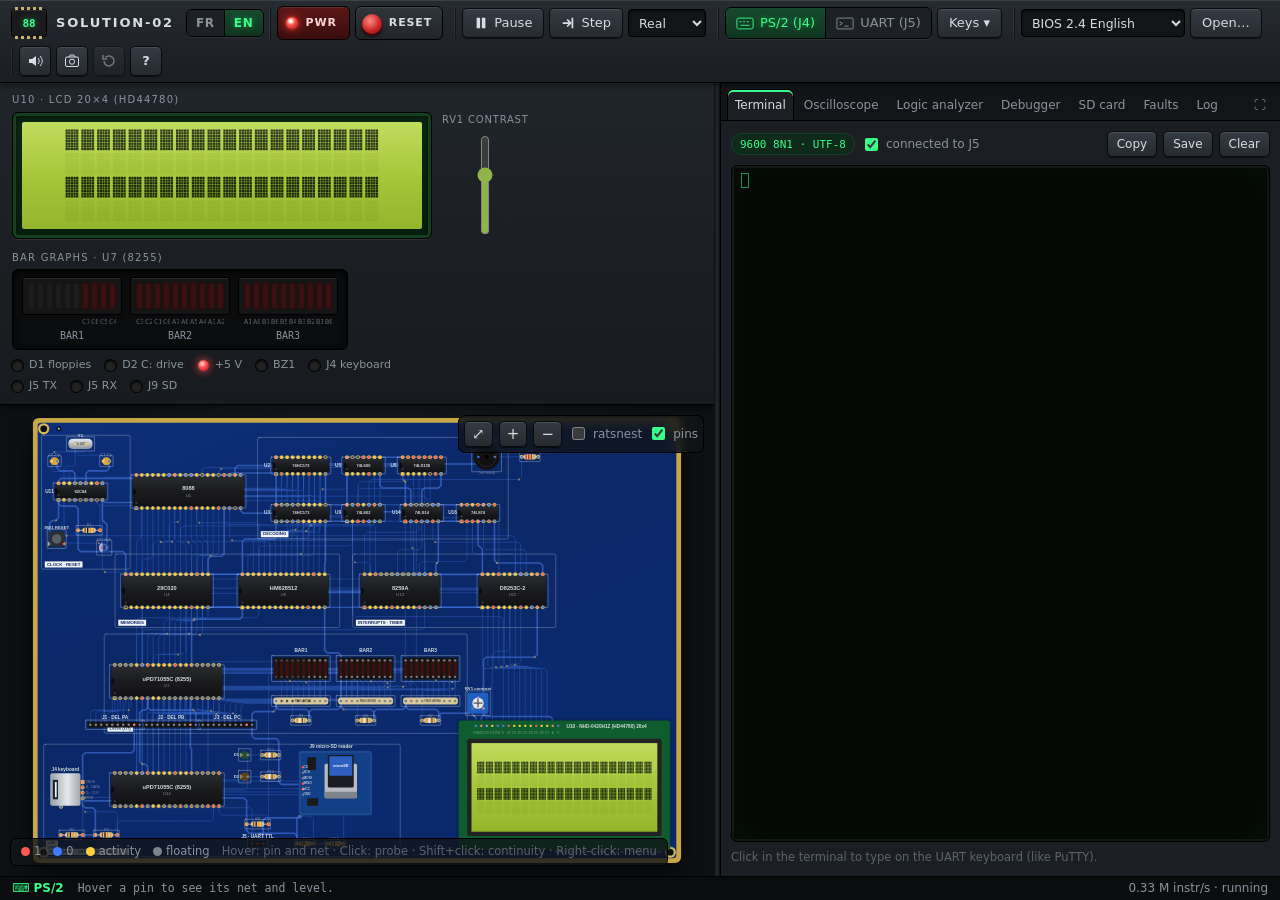
==== Solution-02/Simulateur/www/index.html @ 1caa29bc "Solution-02 : BIOS 2.4 (francais et anglais, menu 7 = animations des DEL ON/OFF, clavier plus robust" ====
<!doctype html>
<html lang="fr">
<head>
<meta charset="utf-8">
<meta name="viewport" content="width=device-width, initial-scale=1">
<title>Solution-02 — Simulateur 8088</title>
<meta name="description" content="Simulateur de Solution-02, ordinateur 8088 sur platine d'essai : LCD, DEL, clavier PS/2, UART, carte SD, oscilloscope et débogueur.">
<link rel="icon" href="data:image/svg+xml,%3Csvg xmlns='http://www.w3.org/2000/svg' viewBox='0 0 32 32'%3E%3Crect x='6' y='4' width='20' height='24' rx='2' fill='%23222'/%3E%3Cg fill='%23c9b26b'%3E%3Crect x='2' y='7' width='4' height='2'/%3E%3Crect x='2' y='12' width='4' height='2'/%3E%3Crect x='2' y='17' width='4' height='2'/%3E%3Crect x='2' y='22' width='4' height='2'/%3E%3Crect x='26' y='7' width='4' height='2'/%3E%3Crect x='26' y='12' width='4' height='2'/%3E%3Crect x='26' y='17' width='4' height='2'/%3E%3Crect x='26' y='22' width='4' height='2'/%3E%3C/g%3E%3Ctext x='16' y='20' font-size='8' text-anchor='middle' fill='%2339ff88' font-family='monospace'%3E88%3C/text%3E%3C/svg%3E">
<link rel="stylesheet" href="css/app.css">
<link rel="stylesheet" href="css/instruments.css">
</head>
<body>
<div id="app">
  <!-- ======================================================= barre d'outils -->
  <header class="toolbar">
    <div class="brand">
      <div class="brand-chip"><span>88</span></div>
      <div class="brand-txt"><b>SOLUTION-02</b><small>Simulateur 8088 · platine d'essai</small></div>
    </div>
    <div class="seg small lang" id="langSel" title="Langue de l'interface"><button data-l="fr">FR</button><button data-l="en">EN</button></div>

    <div class="tgroup">
      <button id="btnPower" class="rocker" title="Alimentation +5 V (Ctrl+Maj+P)"><span class="rocker-led"></span><span class="lbl">ALIM</span></button>
      <button id="btnReset" class="pushbtn red" title="RESET (SW1) — maintenir pour tenir le 8088 en reset"><span class="cap"></span><span class="lbl">RESET</span></button>
    </div>

    <div class="tgroup">
      <button id="btnRun" class="tbtn" title="Exécuter / Pause (F9)"><svg viewBox="0 0 16 16"><path class="ic-run" d="M4 2l10 6-10 6z"/><path class="ic-pause" d="M3 2h4v12H3zM9 2h4v12H9z"/></svg><span id="runLbl">Pause</span></button>
      <button id="btnStep" class="tbtn" title="Pas à pas : une instruction (F10)"><svg viewBox="0 0 16 16"><path d="M2 8h8M7 4l4 4-4 4" stroke="currentColor" stroke-width="2" fill="none"/><path d="M13 2v12" stroke="currentColor" stroke-width="2"/></svg>Pas</button>
      <label class="tsel" title="Vitesse de simulation">
        <span>Vitesse</span>
        <select id="selSpeed">
          <option value="0.001">1/1000</option>
          <option value="0.01">1/100</option>
          <option value="0.1">1/10</option>
          <option value="0.5">1/2</option>
          <option value="1" selected>Réelle</option>
          <option value="2">×2</option>
          <option value="5">×5</option>
          <option value="20">×20</option>
          <option value="1000">Max</option>
        </select>
      </label>
    </div>

    <div class="tgroup">
      <div class="seg" id="kbdMode" title="Où vont les touches du clavier de l'ordinateur (Ctrl+Maj+K pour basculer)">
        <button data-mode="ps2" class="on"><svg viewBox="0 0 20 14"><rect x="1" y="1" width="18" height="12" rx="2" fill="none" stroke="currentColor"/><path d="M4 5h2M8 5h2M12 5h2M5 9h10" stroke="currentColor"/></svg>PS/2 (J4)</button>
        <button data-mode="uart"><svg viewBox="0 0 20 14"><rect x="1" y="1" width="18" height="12" rx="1" fill="none" stroke="currentColor"/><path d="M4 5l3 2-3 2M9 10h5" stroke="currentColor" fill="none"/></svg>UART (J5)</button>
      </div>
      <div class="menu-wrap">
        <button class="tbtn" id="btnKeys" title="Combinaisons que le navigateur ne laisse pas passer">Touches ▾</button>
        <div class="menu" id="menuKeys">
          <button data-key="cad">Ctrl+Alt+Suppr <small>redémarrage</small></button>
          <button data-key="cai">Ctrl+Alt+Inser <small>changer A:</small></button>
          <button data-key="f12">F12 <small>changer A: (UART)</small></button>
          <button data-key="ctrlbs">Ctrl+\ <small>changer A: (UART)</small></button>
          <button data-key="ctrlc">Ctrl+C</button>
          <button data-key="ctrlz">Ctrl+Z</button>
          <button data-key="esc">Échap</button>
          <hr>
          <button data-key="paste">Coller le presse-papiers…</button>
        </div>
      </div>
    </div>

    <div class="tgroup">
      <label class="tsel" title="ROM gravée dans U4 (W29C020C)">
        <span>ROM U4</span>
        <select id="selRom"></select>
      </label>
      <button class="tbtn" id="btnRomFile" title="Charger une image de ROM (.bin de 256 Ko)">Ouvrir…</button>
      <input type="file" id="fileRom" accept=".bin,.rom" hidden>
    </div>

    <div class="tgroup">
      <button class="tbtn icon" id="btnSound" title="Piézo BZ1 (non câblé sur le montage)"><svg viewBox="0 0 16 16"><path d="M2 6h3l4-3v10l-4-3H2z" fill="currentColor"/><path class="wave" d="M11 5c1.5 1.5 1.5 4.5 0 6M13 3c3 3 3 7 0 10" stroke="currentColor" fill="none"/><path class="mute" d="M11 5l4 6M15 5l-4 6" stroke="currentColor"/></svg></button>
      <button class="tbtn icon" id="btnSnap" title="Instantané : mémoriser l'état complet"><svg viewBox="0 0 16 16"><rect x="1.5" y="4" width="13" height="9.5" rx="1.5" fill="none" stroke="currentColor"/><circle cx="8" cy="8.7" r="2.6" fill="none" stroke="currentColor"/><path d="M5 4l1.2-2h3.6L11 4" fill="none" stroke="currentColor"/></svg></button>
      <button class="tbtn icon" id="btnRestore" title="Revenir à l'instantané" disabled><svg viewBox="0 0 16 16"><path d="M3 8a5 5 0 1 0 1.5-3.6" fill="none" stroke="currentColor" stroke-width="1.5"/><path d="M2 2v4h4" fill="none" stroke="currentColor" stroke-width="1.5"/></svg></button>
      <button class="tbtn icon" id="btnHelp" title="Aide et raccourcis (F1)">?</button>
    </div>


  </header>

  <!-- ======================================================= zone principale -->
  <main class="main">
    <section class="bench">
      <!-- face avant : les sorties visibles du montage -->
      <div class="frontpanel">
        <div class="fp-lcd">
          <div class="fp-title">U10 · LCD 20×4 (HD44780)</div>
          <div class="lcd-bezel"><canvas id="lcdCanvas" width="560" height="150"></canvas></div>
          <div class="fp-knob">
            <label for="rngContrast">RV1 contraste</label>
            <input type="range" id="rngContrast" min="0" max="100" value="62">
          </div>
        </div>
        <div class="fp-leds">
          <div class="fp-title" title="BAR1–BAR3 sur U7 (8255) : PC7…PC0 · PA7…PA0 · PB7…PB0">Bargraphes · U7 (8255)</div>
          <div class="bargraphs" id="bargraphs"></div>
          <div class="fp-row">
            <div class="voy"><span class="led green" id="ledD1"></span><label>D1 disquettes</label></div>
            <div class="voy"><span class="led amber" id="ledD2"></span><label>D2 disque C:</label></div>
            <div class="voy"><span class="led red" id="ledPwr"></span><label>+5 V</label></div>
            <div class="voy"><span class="led blue" id="ledSpk"></span><label>BZ1</label></div>
            <div class="voy kbd"><span class="led green" id="ledKbd"></span><label>J4 clavier</label></div>
            <div class="voy"><span class="led green" id="ledTx"></span><label>J5 TX</label></div>
            <div class="voy"><span class="led amber" id="ledRx"></span><label>J5 RX</label></div>
            <div class="voy"><span class="led blue" id="ledSd"></span><label>J9 SD</label></div>
          </div>
        </div>
        <div class="fp-instr">
          <div class="fp-title">Mesures</div>
          <div class="ro"><label>HORLOGE CLK</label><span id="roClk">5,333 MHz</span></div>
          <div class="ro"><label>VITESSE</label><span id="roSpeed">—</span></div>
          <div class="ro"><label>TEMPS SIMULÉ</label><span id="roTime">0,00 s</span></div>
          <div class="ro"><label>INSTRUCTIONS/S</label><span id="roIps">—</span></div>
        </div>
      </div>

      <!-- vue de la carte -->
      <div class="pcb-wrap" id="pcbWrap" tabindex="0">
        <canvas id="pcbCanvas"></canvas>
        <div class="pcb-hud">
          <button class="hbtn" id="btnFit" title="Tout voir (double-clic)">⤢</button>
          <button class="hbtn" id="btnZoomIn" title="Zoom +">+</button>
          <button class="hbtn" id="btnZoomOut" title="Zoom −">−</button>
          <label class="hchk" title="Afficher toutes les liaisons du schéma"><input type="checkbox" id="chkAir"> liaisons</label>
          <label class="hchk" title="Noms des broches"><input type="checkbox" id="chkNames" checked> broches</label>
        </div>
        <div class="pcb-legend">
          <span><i class="lv hi"></i>1</span><span><i class="lv lo"></i>0</span><span><i class="lv act"></i>activité</span><span><i class="lv z"></i>flottant</span>
          <span class="hint">Survol : broche et net · Clic : sonde · Maj+clic : continuité · Clic droit : menu</span>
        </div>
        <div class="tooltip" id="tooltip"></div>
        <div class="power-off-veil" id="offVeil"><div><b>Hors tension</b><span>Appuyer sur ALIM pour démarrer</span></div></div>
      </div>
    </section>

    <div class="splitter" id="splitter" title="Glisser pour redimensionner"></div>

    <!-- ======================================================= instruments -->
    <aside class="dock" id="dock">
      <nav class="tabs" id="tabs">
        <button data-tab="term" class="on">Terminal</button>
        <button data-tab="scope">Oscilloscope</button>
        <button data-tab="la">Analyseur logique</button>
        <button data-tab="dbg">Débogueur</button>
        <button data-tab="sd">Carte SD</button>
        <button data-tab="faults">Pannes</button>
        <button data-tab="log">Journal</button>
        <span class="grow"></span>
        <button class="tabmax" id="btnMax" title="Agrandir les instruments (toute la largeur)">⛶</button>
      </nav>

      <!-- Terminal UART -->
      <section class="panel on" id="tab-term">
        <div class="ptool">
          <span class="badge" id="termBadge">9600 8N1 · UTF-8</span>
          <label class="hchk"><input type="checkbox" id="chkTermConn" checked> branché sur J5</label>
          <span class="grow"></span>
          <button class="sbtn" id="btnTermCopy" title="Copier tout le texte">Copier</button>
          <button class="sbtn" id="btnTermSave" title="Enregistrer la session">Enregistrer</button>
          <button class="sbtn" id="btnTermClear">Effacer</button>
        </div>
        <div class="term-screen" id="term" tabindex="0"></div>
        <div class="term-hint" id="termHint">Cliquer dans le terminal pour taper au clavier UART (comme PuTTY).</div>
      </section>

      <!-- Oscilloscope -->
      <section class="panel" id="tab-scope">
        <div class="dso">
          <div class="dso-head"><span class="dso-brand"><b>S02</b>LAB</span><span class="dso-model">DSO-804</span>
            <span class="dso-spec">4 CH · DIGITAL OSCILLOSCOPE · 21,3 MSa/s</span><span class="dso-badge">8088</span></div>
          <div class="dso-body">
            <div class="dso-screen"><canvas id="scopeCanvas"></canvas></div>
            <div class="dso-panel">
              <div class="dso-grp keys">
                <button class="dkey run" id="scRun" title="Marche / arrêt de l'acquisition">RUN<br>STOP</button>
                <button class="dkey" id="scSingle" title="Une seule acquisition au prochain déclenchement">SINGLE</button>
                <button class="dkey" id="scAuto" title="Réglage automatique de la base de temps">AUTO</button>
                <button class="dkey" id="scClear" title="Retirer toutes les sondes">CLEAR</button>
              </div>
              <div class="dso-grp knobs">
                <div class="knob-w"><span class="kl">Horizontal</span><div class="knob" id="knTime" title="Base de temps (molette, ou clic à gauche/droite)"><i></i></div><span class="ks">SCALE</span></div>
                <div class="knob-w"><span class="kl">Position</span><div class="knob" id="knPos" title="Position du déclenchement"><i></i></div><span class="ks">POS</span></div>
              </div>
              <div class="dso-grp trig">
                <span class="kl">Trigger</span>
                <div class="srcs" id="scSrc"><button data-s="0">1</button><button data-s="1">2</button><button data-s="2">3</button><button data-s="3">4</button></div>
                <div class="row2"><button class="dkey sm" id="scSlope" title="Front de déclenchement">Slope ↑</button><button class="dkey sm" id="scMode" title="Mode de déclenchement">Auto</button></div>
              </div>
              <div class="dso-grp chans">
                <span class="kl">Vertical</span>
                <div class="chs"><button class="chb" data-ch="0">1</button><button class="chb" data-ch="1">2</button><button class="chb" data-ch="2">3</button><button class="chb" data-ch="3">4</button></div>
              </div>
              <div class="dso-grp keys2">
                <button class="dkey sm on" id="scMeasure" title="Mesures automatiques">Measure</button>
                <button class="dkey sm on" id="scCursor" title="Curseurs : glisser sur l'écran, double-clic pour effacer">Cursor</button>
              </div>
            </div>
          </div>
          <div class="dso-front">
            <div class="dso-pwr"><i></i></div>
            <div class="dso-la" title="Voir l'analyseur logique">LA ▲</div>
            <div class="bncs" id="bncs"></div>
          </div>
        </div>
        <div class="scope-meas" id="scopeMeas"></div>
        <div class="scope-add">
          <select id="scAddSel"></select>
          <button class="sbtn" id="scAddBtn">+ Sonde</button>
          <button class="sbtn" id="scPreset">Préréglages ▾</button>
          <div class="menu" id="menuPreset">
            <button data-p="uart">UART : TX, RX</button>
            <button data-p="ps2">Clavier PS/2 : CLK, DATA, IRQ1, INTR</button>
            <button data-p="bus">Bus : ALE, RD, WR, IO/M</button>
            <button data-p="sd">Carte SD : CS, SCK, MOSI, MISO</button>
            <button data-p="irq">Interruptions : IRQ0, IRQ1, IRQ4, INTR</button>
            <button data-p="lcd">LCD : E, RS (A0), D0, D1</button>
            <button data-p="clk">Horloges : CLK, PCLK, OUT0 (IRQ0)</button>
          </div>
        </div>
        <p class="note">Choisir une voie avec les boutons 1-4, puis cliquer sur une broche de la carte. Molette sur l'écran : base de temps.</p>
      </section>

      <!-- Analyseur logique -->
      <section class="panel" id="tab-la">
        <div class="la-bar">
          <button class="la-go" id="laStart" title="Une capture">▶ Démarrer</button>
          <button class="sbtn" id="laCont" title="Captures en continu">⟳ Continu</button>
          <button class="sbtn" id="laStop">■ Arrêter</button>
          <label class="tsel">Profondeur <select id="laDepth"></select></label>
          <label class="tsel">Décl. <select id="laTrig"></select><select id="laEdge"><option value="r">↑</option><option value="f">↓</option><option value="a">↕</option></select></label>
          <label class="tsel">Pré-décl. <input type="range" id="laPos" min="0" max="90" value="10"></label>
          <span class="grow"></span>
          <button class="sbtn" id="laPreset">Préréglages ▾</button>
          <div class="menu" id="menuLaPreset">
            <button data-p="data">Bus de données : D0-D7, RD, WR, IO/M (décodeur ASCII)</button>
            <button data-p="bus32">Bus du 8088 : A0-A19, D0-D7, ALE, RD, WR, IO/M (32 voies)</button>
            <button data-p="io">E/S : U12, clavier, UART, carte SD, IRQ</button>
            <button data-p="sd">Carte SD : SPI + voyants</button>
            <button data-p="kbd">Clavier et UART</button>
            <button data-p="leds">DEL : PA0-PA7, PB0-PB7, PC0-PC7 (U7)</button>
            <button data-p="lcd">LCD : E, A0 (RS), D0-D7</button>
          </div>
          <button class="sbtn" id="laClear">Effacer les voies</button>
        </div>
        <div class="la-main">
          <div class="la-wave"><canvas id="laCanvas"></canvas></div>
          <aside class="la-side">
            <div class="cap">Décodeurs</div>
            <div class="la-decs" id="laDecs"></div>
            <select id="laDecAdd"></select>
            <div class="cap">Ajouter une voie</div>
            <div class="row"><select id="laAddSel"></select><button class="sbtn" id="laAddBtn">+</button></div>
            <div class="cap">Résultats du décodage <span class="grow"></span><span id="laCount"></span></div>
            <input class="la-search" id="laSearch" placeholder="Rechercher (ex. : IOW 0010)">
            <div class="la-results" id="laResults"></div>
          </aside>
        </div>
        <p class="note">Clic sur le numéro d'une voie : déclencher sur cette voie (↑ ↓ ↕ ×) ; clic droit : retirer. Molette : zoom ; glisser : déplacer ; double-clic : toute la capture.</p>
      </section>

      <!-- Débogueur -->
      <section class="panel" id="tab-dbg">
        <div class="ptool">
          <button class="sbtn" id="dbgPause">Pause</button>
          <button class="sbtn" id="dbgStep" title="F10">Pas</button>
          <button class="sbtn" id="dbgOver" title="F11 : par-dessus CALL / INT / LOOP / REP">Par-dessus</button>
          <button class="sbtn" id="dbgOut" title="Jusqu'au prochain RET / IRET">Jusqu'au retour</button>
          <span class="grow"></span>
          <input class="addr" id="dbgBpIn" placeholder="F000:E05B" title="Point d'arrêt (seg:off ou adresse linéaire)">
          <button class="sbtn" id="dbgBpAdd">+ Arrêt</button>
        </div>
        <div class="dbg">
          <div class="dbg-regs" id="dbgRegs"></div>
          <div class="dbg-flags" id="dbgFlags"></div>
          <div class="dbg-dis"><div class="cap">Code (CS:IP) — clic dans la marge : point d'arrêt</div><div id="dbgDis" class="mono"></div></div>
          <div class="dbg-side">
            <div class="cap">Points d'arrêt</div><div id="dbgBps" class="mono small"></div>
            <div class="cap">Pile (SS:SP)</div><div id="dbgStack" class="mono small"></div>
          </div>
          <div class="dbg-mem">
            <div class="cap">Mémoire <input class="addr" id="dbgMemAddr" value="0040:0000"> <button class="sbtn" id="dbgMemGo">Aller</button>
              <select id="dbgMemQuick"><option value="">Raccourcis…</option><option value="0000:0000">Vecteurs (0000:0000)</option><option value="0040:0000">BDA (0040:0000)</option><option value="7F00:0000">DSEG du BIOS (7F00:0000)</option><option value="0000:7C00">Secteur d'amorce (0000:7C00)</option><option value="F000:FFF0">Vecteur de reset (F000:FFF0)</option><option value="C000:0000">Disquette en ROM (C000:0000)</option><option value="ds:si">DS:SI</option><option value="es:di">ES:DI</option></select>
            </div>
            <div id="dbgMem" class="mono small"></div>
          </div>
          <div class="dbg-io"><div class="cap">Derniers accès d'E/S</div><div id="dbgIo" class="mono small"></div></div>
        </div>
      </section>

      <!-- Carte SD -->
      <section class="panel" id="tab-sd">
        <div class="sd-card-art" id="sdArt"><div class="sd-shape"><span>SDHC</span><b id="sdArtLbl">—</b></div></div>
        <div class="ptool">
          <span class="badge" id="sdState">Aucune carte</span>
          <span class="grow"></span>
          <button class="sbtn" id="sdEject">Éjecter</button>
        </div>
        <div class="cap">Fichiers de la carte insérée</div>
        <table class="tbl" id="sdFiles"><thead><tr><th>Nom</th><th>Taille</th><th>État</th><th></th></tr></thead><tbody></tbody></table>
        <div class="cap">Préparer une nouvelle carte (FAT32, images d'un seul tenant)</div>
        <div id="sdAvail" class="sd-avail"></div>
        <div class="ptool">
          <button class="sbtn" id="sdAddFiles">Ajouter des .IMG de l'ordinateur…</button>
          <input type="file" id="sdFileIn" accept=".img,.ima,.IMG" multiple hidden>
          <span class="grow"></span>
          <button class="sbtn primary" id="sdInsert">Insérer la carte</button>
        </div>
        <div class="ptool">
          <button class="sbtn" id="sdRaw">Insérer une image de carte brute…</button>
          <input type="file" id="sdRawIn" hidden>
        </div>
        <p class="note">Le BIOS lit la carte au <b>1) Load DOS</b> et au changement de A: (Ctrl+Alt+Inser, Ctrl+\, F12). Les écritures du DOS restent dans la carte simulée : télécharger l'image pour les garder.</p>
      </section>

      <!-- Pannes -->
      <section class="panel" id="tab-faults">
        <p class="note">Pannes et erreurs de montage à reproduire. Les changements prennent effet tout de suite ; certains n'apparaissent qu'au prochain démarrage du BIOS (RESET).</p>
        <div class="faults" id="faults"></div>
      </section>

      <!-- Journal -->
      <section class="panel" id="tab-log">
        <div class="ptool"><span class="grow"></span><button class="sbtn" id="logClear">Effacer</button></div>
        <div class="stats" id="stats"></div>
        <div class="log mono small" id="log"></div>
      </section>
    </aside>
  </main>

  <footer class="statusbar">
    <span id="sbKbd" class="sb-kbd">⌨ PS/2</span>
    <span id="sbHover" class="sb-hover">Survoler une broche pour voir son net et son niveau.</span>
    <span class="grow"></span>
    <span id="sbInfo"></span>
  </footer>
</div>

<!-- menu contextuel -->
<div class="ctxmenu" id="ctxmenu"></div>

<!-- fenetre de l'inspecteur / PDF / aide -->
<div class="modal" id="modal"><div class="modal-box"><header><b id="modalTitle"></b><span class="grow"></span><a id="modalExt" target="_blank" rel="noopener" class="sbtn" hidden>Nouvel onglet</a><button class="sbtn" id="modalClose">Fermer</button></header><div class="modal-body" id="modalBody"></div></div></div>

<div class="drop-hint" id="dropHint">Déposer des images .IMG (carte SD) ou une ROM .bin</div>

<script type="module" src="js/main.js"></script>
</body>
</html>
---- Solution-02/Simulateur/www/css/app.css ----
﻿/* Solution-02 — simulateur : theme "banc de laboratoire" (instruments sombres, phosphore, DEL) */
:root {
  --bg: #0e1013;
  --bg2: #15181c;
  --panel: #1b1f24;
  --panel2: #22272d;
  --edge: #2e343b;
  --edge2: #3a414a;
  --txt: #d7dde3;
  --dim: #8a949e;
  --faint: #5b646d;
  --acc: #39ff88;       /* phosphore */
  --acc2: #ffb000;      /* ambre */
  --red: #ff4d4d;
  --blue: #4d8dff;
  --cyan: #3fd8ff;
  --hi: #ff5a4f;
  --lo: #3f7dff;
  --act: #ffd23f;
  --z: #7b828a;
  --mono: "Cascadia Mono", "JetBrains Mono", Consolas, "DejaVu Sans Mono", monospace;
  --sans: "Segoe UI", system-ui, -apple-system, Roboto, "Helvetica Neue", Arial, sans-serif;
  --dock-w: 560px;
  color-scheme: dark;
}
* { box-sizing: border-box; }
html, body { margin: 0; height: 100%; background: var(--bg); color: var(--txt); font: 13px/1.35 var(--sans); overflow: hidden; }
button, select, input { font: inherit; color: inherit; }
.mono { font-family: var(--mono); }
.small { font-size: 11.5px; }
.grow { flex: 1; }
#app { display: grid; grid-template-rows: auto 1fr 24px; height: 100vh; }

/* ------------------------------------------------------------------ barre d'outils */
.toolbar {
  display: flex; align-items: center; gap: 10px; padding: 6px 12px; min-height: 54px;
  background: linear-gradient(#262b31, #1a1d21); border-bottom: 1px solid #000;
  box-shadow: inset 0 1px 0 #3a4048, 0 2px 6px #0008; flex-wrap: wrap; position: relative; z-index: 5;
}
.brand { display: flex; align-items: center; gap: 10px; margin-right: 6px; }
.brand-chip { width: 34px; height: 26px; background: #1a1a1c; border-radius: 3px; position: relative; box-shadow: 0 0 0 1px #000, inset 0 1px 0 #333; display: grid; place-items: center; }
.brand-chip::before, .brand-chip::after { content: ""; position: absolute; left: 3px; right: 3px; height: 3px; background: repeating-linear-gradient(90deg, #c9b26b 0 3px, transparent 3px 6px); }
.brand-chip::before { top: -3px; } .brand-chip::after { bottom: -3px; }
.brand-chip span { font: 700 11px var(--mono); color: var(--acc); text-shadow: 0 0 6px #39ff8880; }
.brand-txt { display: flex; flex-direction: column; line-height: 1.1; }
.brand-txt b { letter-spacing: .14em; font-size: 13px; }
.brand-txt small { color: var(--dim); font-size: 11px; }
.tgroup { display: flex; align-items: center; gap: 6px; padding: 0 10px; border-left: 1px solid #0006; box-shadow: -1px 0 0 #ffffff0d; }
.tbtn, .sbtn, .hbtn {
  display: inline-flex; align-items: center; gap: 6px; height: 30px; padding: 0 11px; cursor: pointer;
  background: linear-gradient(#353b43, #262b31); border: 1px solid #0a0b0d; border-radius: 5px;
  box-shadow: inset 0 1px 0 #ffffff1c, 0 1px 1px #0008; color: var(--txt); white-space: nowrap;
}
.tbtn:hover, .sbtn:hover, .hbtn:hover { background: linear-gradient(#3e454e, #2c3238); }
.tbtn:active, .sbtn:active, .hbtn:active { background: #1f2328; box-shadow: inset 0 2px 3px #0009; }
.tbtn:disabled, .sbtn:disabled { opacity: .45; cursor: default; }
.tbtn svg { width: 14px; height: 14px; fill: currentColor; }
.tbtn.icon { width: 32px; padding: 0; justify-content: center; font-weight: 700; }
.tbtn.icon svg { width: 16px; height: 16px; fill: none; }
#btnSound svg path:first-child { fill: currentColor; }
#btnSound .mute { display: none; } #btnSound.off .mute { display: inline; } #btnSound.off .wave { display: none; }
#btnSound.off { color: var(--dim); }
#btnRun .ic-pause { display: inline; } #btnRun .ic-run { display: none; }
#btnRun.paused .ic-pause { display: none; } #btnRun.paused .ic-run { display: inline; }
#btnRun.paused { color: var(--acc); }
.tsel { display: flex; align-items: center; gap: 6px; color: var(--dim); font-size: 11px; text-transform: uppercase; letter-spacing: .06em; }
.tsel select, .scope select, .dbg select, .scope-add select {
  height: 28px; background: #121417; border: 1px solid #000; border-radius: 4px; padding: 0 6px; color: var(--txt);
  box-shadow: inset 0 1px 2px #000a; text-transform: none; letter-spacing: 0; font-size: 12.5px;
}
#selRom { max-width: 230px; }
.seg { display: inline-flex; border: 1px solid #000; border-radius: 6px; overflow: hidden; box-shadow: 0 1px 0 #ffffff12; }
.seg button { display: inline-flex; align-items: center; gap: 6px; height: 30px; padding: 0 10px; border: 0; background: #1d2126; color: var(--dim); cursor: pointer; border-right: 1px solid #000; }
.seg button:last-child { border-right: 0; }
.seg button svg { width: 18px; height: 13px; fill: none; }
.seg button.on { background: linear-gradient(#174a2e, #0f3420); color: var(--acc); text-shadow: 0 0 6px #39ff8866; }
.seg.small button { height: 26px; padding: 0 8px; font-size: 12px; }

/* interrupteur d'alimentation et RESET */
.rocker { display: inline-flex; align-items: center; gap: 8px; height: 34px; padding: 0 12px 0 8px; cursor: pointer; border-radius: 6px;
  background: linear-gradient(#2b1515, #1a0c0c); border: 1px solid #000; box-shadow: inset 0 1px 0 #ffffff14; color: #c9a3a3; font-weight: 700; letter-spacing: .08em; font-size: 11px; }
.rocker-led { width: 12px; height: 12px; border-radius: 50%; background: #3b1212; box-shadow: inset 0 1px 2px #000; }
.rocker.on { background: linear-gradient(#5a1717, #3a0d0d); color: #ffd7d7; }
.rocker.on .rocker-led { background: radial-gradient(circle at 40% 35%, #fff 0 10%, #ff5a4f 35%, #a40f0f 100%); box-shadow: 0 0 10px #ff3b30, 0 0 2px #ff3b30; }
.pushbtn { display: inline-flex; align-items: center; gap: 7px; height: 34px; padding: 0 10px 0 6px; border: 1px solid #000; border-radius: 6px; cursor: pointer;
  background: linear-gradient(#30353c, #22262b); color: var(--txt); font-size: 11px; font-weight: 700; letter-spacing: .08em; box-shadow: inset 0 1px 0 #ffffff14; }
.pushbtn .cap { width: 20px; height: 20px; border-radius: 50%; background: radial-gradient(circle at 40% 35%, #ff8a80, #c41e1e 60%, #6d0b0b); box-shadow: 0 2px 0 #3a0606, 0 3px 4px #000a; transition: transform .05s; }
.pushbtn.down .cap, .pushbtn:active .cap { transform: translateY(2px); box-shadow: 0 0 0 #3a0606, 0 1px 2px #000a; }

.fp-instr { display: grid; grid-template-columns: 128px; gap: 4px; align-content: start; }
.fp-instr .fp-title { grid-column: 1; }
.fp-instr .ro { padding: 2px 8px; }
.fp-instr .ro span { font-size: 12px; }
.fp-instr .ro { align-items: flex-start; }
.ro { display: flex; flex-direction: column; align-items: flex-end; min-width: 86px; padding: 3px 9px; border-radius: 4px; background: #07120c; border: 1px solid #000; box-shadow: inset 0 1px 4px #000; }
.ro label { font-size: 9px; letter-spacing: .14em; color: #2f7a52; }
.ro span { font: 600 13px var(--mono); color: var(--acc); text-shadow: 0 0 6px #39ff8855; }

.menu-wrap { position: relative; }
.menu { display: none; position: absolute; top: 100%; right: 0; margin-top: 4px; min-width: 220px; z-index: 50; padding: 4px; background: #1d2126; border: 1px solid #000; border-radius: 6px; box-shadow: 0 8px 24px #000c; }
.menu.open { display: block; }
.menu button { display: flex; width: 100%; justify-content: space-between; gap: 12px; padding: 7px 10px; background: none; border: 0; border-radius: 4px; text-align: left; cursor: pointer; }
.menu button:hover { background: #2a3138; }
.menu small { color: var(--dim); }
.menu hr { border: 0; border-top: 1px solid #000; margin: 4px 0; }

/* ------------------------------------------------------------------ zone principale */
.main { display: grid; grid-template-columns: 1fr 6px var(--dock-w); min-height: 0; }
.bench { display: grid; grid-template-rows: auto 1fr; min-width: 0; min-height: 0; background: radial-gradient(ellipse at 50% 0%, #1a2026, #0e1013 70%); }
.splitter { cursor: col-resize; background: linear-gradient(90deg, #0b0c0e, #262b31 50%, #0b0c0e); }
.splitter:hover, .splitter.drag { background: #2f6d4a; }

/* face avant */
.frontpanel { display: flex; gap: 12px; padding: 10px 12px; border-bottom: 1px solid #000; background: linear-gradient(#20252b, #171a1e); box-shadow: inset 0 1px 0 #ffffff10, 0 2px 8px #0008; flex-wrap: wrap; }
.fp-title { font-size: 10px; letter-spacing: .12em; text-transform: uppercase; color: var(--dim); margin-bottom: 5px; }
.fp-lcd { display: grid; grid-template-columns: auto auto; grid-template-rows: auto 1fr; gap: 0 10px; }
.fp-lcd .fp-title { grid-column: 1 / 3; }
.lcd-bezel { padding: 9px; border-radius: 6px; background: linear-gradient(#0a2a14, #06200f); border: 1px solid #000; box-shadow: inset 0 0 0 3px #13401f, inset 0 2px 8px #000, 0 1px 0 #ffffff14; }
#lcdCanvas { display: block; width: 400px; height: 107px; border-radius: 2px; image-rendering: auto; }
.fp-knob { display: flex; flex-direction: column; align-items: center; justify-content: center; gap: 6px; color: var(--dim); font-size: 10px; text-transform: uppercase; letter-spacing: .08em; }
.fp-knob input { writing-mode: vertical-lr; direction: rtl; height: 100px; width: 22px; accent-color: #8fb54a; }
.fp-leds { display: flex; flex-direction: column; min-width: 0; max-width: 380px; }
.fp-leds .fp-title { white-space: nowrap; overflow: hidden; text-overflow: ellipsis; }
.bargraphs { display: flex; gap: 10px; align-items: flex-end; padding: 8px 10px; background: #0b0c0e; border-radius: 6px; border: 1px solid #000; box-shadow: inset 0 2px 6px #000; width: max-content; max-width: 100%; overflow: hidden; }
.bar { display: flex; flex-direction: column; align-items: center; gap: 4px; }
.bar .body { display: flex; gap: 2px; padding: 5px 5px; background: #151515; border-radius: 2px; box-shadow: 0 0 0 1px #000, inset 0 1px 0 #2a2a2a; }
.bar .seg10 { width: 7px; height: 26px; border-radius: 1px; background: #3a1010; box-shadow: inset 0 0 2px #000; transition: background .04s; }
.bar .seg10.on { background: linear-gradient(#ff8a7a, #ff2d1d 40%, #c60f0f); box-shadow: 0 0 8px #ff2d1daa, 0 0 2px #ff6b5b; }
.bar .seg10.nc { background: #1d1d1d; }
.bar .blbl { font: 10px var(--mono); color: var(--dim); }
.bar .bits { display: flex; gap: 2px; padding: 0 5px; }
.bar .bits span { width: 7px; text-align: center; font: 7px var(--mono); color: var(--faint); overflow: hidden; }
.fp-row { display: flex; flex-wrap: wrap; gap: 6px 14px; margin-top: 8px; }
.voy { display: flex; align-items: center; gap: 6px; font-size: 11px; color: var(--dim); }
.led { width: 11px; height: 11px; border-radius: 50%; background: #222; box-shadow: inset 0 1px 2px #000, 0 0 0 1px #000; }
.led.green.on { background: radial-gradient(circle at 40% 35%, #eaffef, #39ff88 40%, #0a8a3a); box-shadow: 0 0 9px #39ff88; }
.led.amber.on { background: radial-gradient(circle at 40% 35%, #fff4d6, #ffb000 40%, #a86500); box-shadow: 0 0 9px #ffb000; }
.led.red.on { background: radial-gradient(circle at 40% 35%, #ffe2e0, #ff4d4d 40%, #a40f0f); box-shadow: 0 0 9px #ff4d4d; }
.led.blue.on { background: radial-gradient(circle at 40% 35%, #e3f0ff, #4da3ff 40%, #0b4fb0); box-shadow: 0 0 9px #4da3ff; }

/* vue de la carte */
.pcb-wrap { position: relative; min-height: 0; overflow: hidden; outline: none; }
.pcb-wrap:focus-visible { box-shadow: inset 0 0 0 2px #39ff8855; }
#pcbCanvas { position: absolute; inset: 0; width: 100%; height: 100%; cursor: grab; }
#pcbCanvas.drag { cursor: grabbing; }
#pcbCanvas.pin { cursor: crosshair; }
.pcb-hud { position: absolute; top: 10px; right: 10px; display: flex; gap: 6px; align-items: center; padding: 5px; border-radius: 7px; background: #111418cc; border: 1px solid #000; backdrop-filter: blur(4px); }
.hbtn { height: 26px; min-width: 28px; padding: 0 7px; justify-content: center; font-size: 15px; }
.hchk { display: inline-flex; align-items: center; gap: 5px; color: var(--dim); font-size: 12px; cursor: pointer; user-select: none; }
.hchk input { accent-color: var(--acc); }
.pcb-legend { position: absolute; left: 10px; bottom: 10px; display: flex; gap: 12px; align-items: center; padding: 5px 10px; border-radius: 6px; background: #111418cc; border: 1px solid #000; font-size: 11.5px; color: var(--dim); flex-wrap: wrap; max-width: calc(100% - 20px); }
.pcb-legend .hint { color: var(--faint); }
.lv { display: inline-block; width: 9px; height: 9px; border-radius: 50%; margin-right: 4px; vertical-align: -1px; }
.lv.hi { background: var(--hi); } .lv.lo { background: var(--lo); } .lv.act { background: var(--act); } .lv.z { background: var(--z); }
.tooltip { position: absolute; pointer-events: none; display: none; z-index: 10; max-width: 340px; padding: 7px 10px; border-radius: 6px; background: #0b0d0fee; border: 1px solid #39ff8844; box-shadow: 0 6px 18px #000c; font-size: 12px; }
.tooltip b { color: #fff; } .tooltip .k { color: var(--dim); } .tooltip .v1 { color: var(--hi); } .tooltip .v0 { color: #7aa7ff; } .tooltip .va { color: var(--act); } .tooltip .vz { color: var(--z); }
.tooltip .d { color: var(--dim); font-size: 11.5px; margin-top: 3px; }
.power-off-veil { position: absolute; inset: 0; display: none; place-items: center; background: #05060799; pointer-events: none; }
.power-off-veil div { display: flex; flex-direction: column; align-items: center; gap: 4px; padding: 14px 22px; border-radius: 8px; background: #111418ee; border: 1px solid #000; }
.power-off-veil b { color: var(--red); letter-spacing: .1em; text-transform: uppercase; }
.power-off-veil span { color: var(--dim); }
body.off .power-off-veil { display: grid; }

/* ------------------------------------------------------------------ instruments */
.dock { display: grid; grid-template-rows: auto 1fr; min-width: 0; min-height: 0; background: var(--bg2); border-left: 1px solid #000; }
.tabs { display: flex; gap: 2px; padding: 6px 6px 0; background: #121417; border-bottom: 1px solid #000; overflow-x: auto; }
.tabs button { padding: 7px 12px; border: 1px solid transparent; border-bottom: 0; border-radius: 6px 6px 0 0; background: none; color: var(--dim); cursor: pointer; white-space: nowrap; }
.tabs button:hover { color: var(--txt); }
.tabs button.on { background: var(--panel); color: var(--txt); border-color: #000; box-shadow: inset 0 2px 0 var(--acc); }
.panel { display: none; min-height: 0; overflow: auto; padding: 10px; background: var(--panel); }
.panel.on { display: flex; flex-direction: column; gap: 8px; }
.ptool { display: flex; gap: 6px; align-items: center; flex-wrap: wrap; }
.sbtn { height: 26px; padding: 0 9px; font-size: 12px; }
.sbtn.primary { background: linear-gradient(#1f6b40, #134a2b); border-color: #062012; }
.sbtn.big { height: 30px; font-weight: 700; letter-spacing: .06em; }
.badge { display: inline-flex; align-items: center; height: 22px; padding: 0 8px; border-radius: 11px; background: #0f2a1b; color: var(--acc); font: 11px var(--mono); border: 1px solid #16402a; }
.badge.warn { background: #2a210c; color: var(--acc2); border-color: #4a3910; }
.cap { color: var(--dim); font-size: 11px; text-transform: uppercase; letter-spacing: .08em; margin: 4px 0 2px; display: flex; align-items: center; gap: 6px; flex-wrap: wrap; }
.note { color: var(--dim); font-size: 12px; margin: 2px 0; }
.note b { color: var(--txt); }
input.addr { width: 110px; height: 26px; padding: 0 6px; background: #0d0f11; border: 1px solid #000; border-radius: 4px; font: 12px var(--mono); color: var(--acc2); text-transform: uppercase; }

/* terminal */
.term-screen { flex: 1; min-height: 200px; overflow-y: auto; overflow-x: auto; padding: 8px 10px; border-radius: 6px; background: #050705; border: 1px solid #000;
  box-shadow: inset 0 0 0 2px #0f1a12, inset 0 0 40px #39ff880a; font: 13px/1.25 var(--mono); color: #c8d0c8; white-space: pre; outline: none; cursor: text; }
.term-screen:focus { box-shadow: inset 0 0 0 2px #1d5a33, inset 0 0 40px #39ff8812; }
.term-screen .row { min-height: 1.25em; }
.term-screen .cur { background: #39ff88; color: #000; animation: blink 1s steps(1) infinite; }
.term-screen:not(:focus) .cur { background: transparent; outline: 1px solid #39ff8888; color: inherit; animation: none; }
@keyframes blink { 50% { background: transparent; color: inherit; } }
.term-hint { color: var(--faint); font-size: 11.5px; }
body.kbd-uart .term-hint { color: var(--acc); }

/* oscilloscope */
.scope { display: grid; grid-template-columns: 1fr; gap: 8px; }
.scope-screen { position: relative; border-radius: 8px; padding: 8px; background: linear-gradient(#2b3036, #1c2024); border: 1px solid #000; box-shadow: inset 0 1px 0 #ffffff14; }
#scopeCanvas { display: block; width: 100%; height: 300px; border-radius: 4px; background: #030805; box-shadow: inset 0 0 30px #000, 0 0 0 1px #000; }
.scope-status { position: absolute; top: 14px; right: 16px; font: 700 11px var(--mono); letter-spacing: .1em; color: var(--acc); text-shadow: 0 0 6px #39ff8888; }
.scope-status.stop { color: var(--red); text-shadow: 0 0 6px #ff4d4d88; }
.scope-status.wait { color: var(--acc2); text-shadow: 0 0 6px #ffb00088; }
.scope-ctl { display: flex; gap: 10px; flex-wrap: wrap; align-items: flex-end; }
.kn { display: flex; flex-direction: column; gap: 3px; }
.kn label { font-size: 10px; letter-spacing: .1em; text-transform: uppercase; color: var(--dim); }
.kn .row { display: flex; gap: 4px; }
.kn input[type=range] { width: 110px; accent-color: var(--acc); }
.scope-ch { display: flex; flex-direction: column; gap: 3px; }
.chrow { display: grid; grid-template-columns: 34px 1fr auto auto auto; align-items: center; gap: 6px; padding: 3px 6px; border-radius: 5px; background: #15191d; border: 1px solid #000; font-size: 12px; }
.chrow .chn { font: 700 11px var(--mono); padding: 1px 4px; border-radius: 3px; color: #000; text-align: center; }
.chrow .nm { font-family: var(--mono); overflow: hidden; text-overflow: ellipsis; white-space: nowrap; }
.chrow .pins { color: var(--dim); font-size: 11px; overflow: hidden; text-overflow: ellipsis; white-space: nowrap; max-width: 180px; }
.chrow button { height: 22px; width: 22px; padding: 0; justify-content: center; }
.scope-add { display: flex; gap: 6px; align-items: center; position: relative; flex-wrap: wrap; }
.scope-add select { flex: 1; min-width: 160px; }
.scope-add .menu { top: 100%; right: 0; }
.scope-meas { font: 12px var(--mono); color: var(--dim); display: grid; grid-template-columns: repeat(auto-fill, minmax(200px, 1fr)); gap: 2px 12px; }
.scope-meas b { color: var(--txt); font-weight: 600; }

/* debogueur */
.dbg { display: grid; grid-template-columns: 1fr 170px; gap: 8px; }
.dbg-regs { grid-column: 1 / 3; display: grid; grid-template-columns: repeat(7, 1fr); gap: 4px; }
.reg { display: flex; flex-direction: column; align-items: center; padding: 3px 0; border-radius: 4px; background: #0d1012; border: 1px solid #000; cursor: pointer; }
.reg label { font-size: 9.5px; color: var(--dim); letter-spacing: .08em; }
.reg span { font: 600 13px var(--mono); color: var(--acc2); }
.reg.chg span { color: #fff; text-shadow: 0 0 6px #ffb000; }
.dbg-flags { grid-column: 1 / 3; display: flex; gap: 4px; flex-wrap: wrap; }
.flag { font: 600 11px var(--mono); padding: 2px 6px; border-radius: 3px; background: #15191d; color: var(--faint); border: 1px solid #000; cursor: pointer; }
.flag.on { background: #0f3420; color: var(--acc); }
.dbg-dis { min-width: 0; }
#dbgDis { background: #0b0d0f; border: 1px solid #000; border-radius: 5px; padding: 4px 0; font-size: 12px; height: 330px; overflow: hidden; }
.dl { display: grid; grid-template-columns: 14px 96px 110px 1fr; gap: 4px; padding: 0 6px; white-space: nowrap; line-height: 1.5; }
.dl .bp { cursor: pointer; color: transparent; text-align: center; }
.dl .bp:hover { color: #ff4d4d66; }
.dl.has-bp .bp { color: var(--red); }
.dl .ad { color: var(--dim); }
.dl .by { color: var(--faint); overflow: hidden; text-overflow: ellipsis; }
.dl .tx { color: var(--txt); overflow: hidden; text-overflow: ellipsis; }
.dl.cur { background: #1d3a27; }
.dl.cur .tx { color: #fff; }
.dbg-side { display: flex; flex-direction: column; gap: 2px; min-width: 0; }
#dbgBps, #dbgStack, #dbgIo { background: #0b0d0f; border: 1px solid #000; border-radius: 5px; padding: 4px 6px; }
#dbgBps { min-height: 60px; max-height: 120px; overflow: auto; }
#dbgBps div { display: flex; justify-content: space-between; cursor: pointer; }
#dbgBps div:hover { color: var(--red); }
.dbg-mem, .dbg-io { grid-column: 1 / 3; }
#dbgMem { background: #0b0d0f; border: 1px solid #000; border-radius: 5px; padding: 4px 6px; white-space: pre; overflow-x: auto; }
#dbgMem .a { color: var(--dim); } #dbgMem .h { color: var(--txt); } #dbgMem .c { color: var(--acc2); }
#dbgIo { white-space: pre; max-height: 150px; overflow: auto; }
#dbgIo .w { color: var(--acc2); } #dbgIo .r { color: var(--cyan); }

/* carte SD */
.sd-card-art { display: flex; justify-content: center; padding: 4px 0; }
.sd-shape { width: 92px; height: 116px; position: relative; border-radius: 4px 14px 4px 4px; background: linear-gradient(135deg, #2b2f36, #1a1d22); border: 1px solid #000; box-shadow: 0 4px 12px #000a, inset 0 1px 0 #ffffff18; display: flex; flex-direction: column; align-items: center; justify-content: center; gap: 6px; clip-path: polygon(0 0, 78% 0, 100% 16%, 100% 100%, 0 100%); }
.sd-shape span { font: 700 13px var(--sans); color: #8fb6ff; letter-spacing: .08em; }
.sd-shape b { font: 11px var(--mono); color: var(--dim); max-width: 84px; text-align: center; }
.sd-card-art.on .sd-shape { background: linear-gradient(135deg, #234a9c, #142c63); }
.sd-card-art.on .sd-shape span { color: #fff; }
.sd-card-art.on .sd-shape b { color: #cfe0ff; }
.tbl { width: 100%; border-collapse: collapse; font-size: 12px; }
.tbl th { text-align: left; color: var(--dim); font-weight: 500; font-size: 11px; text-transform: uppercase; letter-spacing: .06em; border-bottom: 1px solid #000; padding: 4px 6px; }
.tbl td { padding: 4px 6px; border-bottom: 1px solid #ffffff0a; font-family: var(--mono); }
.tbl td.dirty { color: var(--acc2); }
.sd-avail { display: flex; flex-direction: column; gap: 2px; max-height: 240px; overflow: auto; padding: 4px; background: #0d1012; border: 1px solid #000; border-radius: 5px; }
.sd-avail label { display: grid; grid-template-columns: 18px 1fr auto auto; gap: 8px; align-items: center; padding: 3px 6px; border-radius: 4px; cursor: pointer; font-family: var(--mono); font-size: 12px; }
.sd-avail label:hover { background: #1a2026; }
.sd-avail label small { color: var(--dim); }
.sd-avail label button { height: 20px; width: 20px; padding: 0; justify-content: center; }
.sd-avail input { accent-color: var(--acc); }

/* pannes */
.faults { display: flex; flex-direction: column; gap: 6px; }
.fault { display: grid; grid-template-columns: auto 1fr; gap: 2px 10px; padding: 8px 10px; border-radius: 6px; background: #15191d; border: 1px solid #000; }
.fault.on { border-color: #ff4d4d88; box-shadow: inset 3px 0 0 var(--red); }
.fault .ctl { grid-row: 1 / 3; display: flex; align-items: center; }
.fault .ctl input[type=checkbox] { width: 16px; height: 16px; accent-color: var(--red); }
.fault .ctl select, .fault .ctl input.addr { width: 90px; }
.fault b { font-size: 12.5px; }
.fault span { color: var(--dim); font-size: 11.5px; }

/* journal */
.stats { display: grid; grid-template-columns: repeat(auto-fill, minmax(160px, 1fr)); gap: 4px; }
.stat { padding: 5px 8px; background: #0d1012; border: 1px solid #000; border-radius: 4px; }
.stat label { display: block; font-size: 10px; color: var(--dim); text-transform: uppercase; letter-spacing: .06em; }
.stat span { font: 600 13px var(--mono); color: var(--acc); }
.stat.warn span { color: var(--acc2); }
.log { flex: 1; min-height: 120px; overflow: auto; padding: 6px 8px; background: #0b0d0f; border: 1px solid #000; border-radius: 5px; white-space: pre-wrap; }
.log .t { color: var(--faint); } .log .w { color: var(--acc2); } .log .i { color: var(--txt); } .log .e { color: var(--red); }

/* barre d'etat */
.statusbar { display: flex; align-items: center; gap: 14px; padding: 0 12px; background: #0b0c0e; border-top: 1px solid #000; color: var(--dim); font-size: 12px; white-space: nowrap; overflow: hidden; }
.sb-kbd { color: var(--acc); font-weight: 600; }
body.kbd-uart .sb-kbd { color: var(--cyan); }
.sb-hover { overflow: hidden; text-overflow: ellipsis; font-family: var(--mono); font-size: 11.5px; }

/* menu contextuel, fenetre */
.ctxmenu { position: fixed; display: none; z-index: 100; min-width: 230px; padding: 4px; background: #1d2126; border: 1px solid #000; border-radius: 6px; box-shadow: 0 10px 30px #000d; }
.ctxmenu.open { display: block; }
.ctxmenu .hd { padding: 6px 10px 4px; font-size: 11px; color: var(--dim); text-transform: uppercase; letter-spacing: .08em; }
.ctxmenu button { display: flex; width: 100%; gap: 10px; align-items: center; padding: 7px 10px; background: none; border: 0; border-radius: 4px; text-align: left; cursor: pointer; }
.ctxmenu button:hover { background: #2a3138; }
.ctxmenu button i { width: 16px; text-align: center; font-style: normal; color: var(--dim); }
.ctxmenu hr { border: 0; border-top: 1px solid #000; margin: 4px 0; }
.modal { position: fixed; inset: 0; display: none; place-items: center; background: #000a; z-index: 90; }
.modal.open { display: grid; }
.modal-box { width: min(1100px, 94vw); height: min(860px, 90vh); display: grid; grid-template-rows: auto 1fr; background: var(--panel); border: 1px solid #000; border-radius: 10px; box-shadow: 0 20px 60px #000; overflow: hidden; }
.modal-box.small { width: min(640px, 94vw); height: auto; max-height: 90vh; }
.modal-box header { display: flex; align-items: center; gap: 8px; padding: 8px 12px; background: linear-gradient(#262b31, #1d2126); border-bottom: 1px solid #000; }
.modal-body { overflow: auto; }
.modal-body iframe { width: 100%; height: 100%; border: 0; background: #444; }
.modal-body .info { padding: 14px 18px; font: 13px/1.5 var(--mono); white-space: pre-wrap; }
.help { padding: 16px 22px; line-height: 1.55; }
.help h3 { margin: 14px 0 6px; color: var(--acc); font-size: 13px; letter-spacing: .06em; text-transform: uppercase; }
.help kbd { font: 12px var(--mono); padding: 1px 5px; border-radius: 3px; background: #0d1012; border: 1px solid #000; box-shadow: 0 1px 0 #ffffff14; }
.help table { border-collapse: collapse; }
.help td { padding: 2px 12px 2px 0; vertical-align: top; }
.drop-hint { position: fixed; inset: 20px; display: none; place-items: center; border: 2px dashed var(--acc); border-radius: 12px; background: #0b1a10cc; color: var(--acc); font-size: 18px; z-index: 200; pointer-events: none; }
body.dragging .drop-hint { display: grid; }

::-webkit-scrollbar { width: 10px; height: 10px; }
::-webkit-scrollbar-track { background: #0d0f11; }
::-webkit-scrollbar-thumb { background: #2c333a; border-radius: 5px; border: 2px solid #0d0f11; }

@media (max-width: 1500px) {
  .fp-instr { display: none; }
}
@media (max-width: 1000px) {
  html, body { overflow: auto; }
  #app { height: auto; min-height: 100vh; }
  .main { grid-template-columns: 1fr; }
  .splitter { display: none; }
  .bench { grid-template-rows: auto 70vh; }
  .dock { min-height: 80vh; }
  #lcdCanvas { width: min(448px, calc(100vw - 90px)); height: auto; }
}
---- Solution-02/Simulateur/www/css/instruments.css ----
/* Instruments : oscilloscope DSO-804 (facade d'appareil de table) et analyseur logique 32 voies. */

/* ------------------------------------------------------------------ langue, agrandissement */
.seg.lang button { height: 26px; padding: 0 9px; font-weight: 700; letter-spacing: .06em; }
.tabmax { margin-left: auto; padding: 4px 10px; border: 0; background: none; color: var(--dim); cursor: pointer; font-size: 15px; }
.tabmax:hover { color: var(--acc); }
body.dock-max .main { grid-template-columns: 1fr; }
.tabs button { padding: 7px 9px; font-size: 12.5px; }
.tabs { flex-wrap: nowrap; }
.tabs .tabmax { position: sticky; right: 0; background: #121417; }
body.dock-max .bench, body.dock-max .splitter { display: none; }

/* ------------------------------------------------------------------ oscilloscope */
.dso { border-radius: 14px; padding: 8px 10px 0; background: linear-gradient(#3b3f45, #2a2d31 40%, #24272b); border: 1px solid #0d0e10;
  box-shadow: inset 0 1px 0 #6a6f76, inset 0 -2px 0 #15171a, 0 8px 22px #000b; }
.dso-head { display: flex; align-items: baseline; gap: 10px; padding: 2px 6px 8px; white-space: nowrap; overflow: hidden; }
.dso-brand { font: italic 900 20px "Segoe UI", Arial, sans-serif; color: #e8ecef; letter-spacing: .02em; }
.dso-brand b { color: #f2c230; margin-right: 1px; }
.dso-model { font: 300 19px "Segoe UI", Arial, sans-serif; color: #d0d5da; letter-spacing: .04em; }
.dso-spec { font: 600 10px "Segoe UI", Arial, sans-serif; color: #b9bfc6; letter-spacing: .08em; overflow: hidden; text-overflow: ellipsis; }
.dso-badge { margin-left: auto; font: 700 11px "Segoe UI", Arial; color: #111; background: #e8ecef; padding: 1px 6px; border-radius: 3px; }
.dso-body { display: flex; gap: 10px; flex-wrap: wrap; }
.dso-screen { flex: 1 1 360px; min-width: 300px; padding: 10px; border-radius: 8px; background: #0b0c0e;
  box-shadow: inset 0 0 0 2px #17191c, inset 0 4px 14px #000, 0 1px 0 #50555c; }
#scopeCanvas { display: block; width: 100%; height: 330px; border-radius: 3px; background: #000; }
.dso-panel { flex: 1 1 196px; max-width: 260px; display: flex; flex-direction: column; gap: 8px; padding: 8px; border-radius: 8px;
  background: linear-gradient(#2f3338, #26292d); box-shadow: inset 0 0 0 1px #1a1c1f, inset 0 1px 0 #4b5057; }
.dso-grp { display: flex; flex-wrap: wrap; gap: 6px; align-items: center; justify-content: center; }
.dso-grp .kl { width: 100%; text-align: center; font: 600 10px "Segoe UI", Arial; letter-spacing: .1em; color: #9fb7cf; text-transform: uppercase; }
.dkey { min-width: 52px; height: 36px; padding: 0 6px; border-radius: 6px; cursor: pointer; font: 700 11px "Segoe UI", Arial; color: #eef1f3; line-height: 1.05;
  background: linear-gradient(#45494f, #2f3236); border: 1px solid #111; box-shadow: inset 0 1px 0 #6c7178, 0 2px 0 #121315, 0 3px 5px #0008; }
.dkey:active { transform: translateY(1px); box-shadow: inset 0 1px 0 #6c7178, 0 1px 0 #121315; }
.dkey.sm { height: 28px; min-width: 64px; }
.dkey.run { color: #6dff9b; text-shadow: 0 0 6px #3ee07a; }
.dkey.run.stopped { color: #ff6b6b; text-shadow: 0 0 6px #ff4d4d; }
.dkey.lit { color: #ffd23f; text-shadow: 0 0 6px #ffb000; }
.dkey.on { color: #bfffd2; box-shadow: inset 0 1px 0 #6c7178, 0 2px 0 #121315, 0 0 0 1px #3ee07a66; }
.knobs { gap: 14px; }
.knob-w { display: flex; flex-direction: column; align-items: center; gap: 3px; }
.knob-w .ks { font: 600 9px "Segoe UI", Arial; color: #9aa1a8; letter-spacing: .1em; }
.knob-w .kl { font: 600 10px "Segoe UI", Arial; letter-spacing: .1em; color: #9fb7cf; text-transform: uppercase; }
.knob { width: 54px; height: 54px; border-radius: 50%; position: relative; cursor: ew-resize; user-select: none;
  background: repeating-conic-gradient(#1b1d20 0 6deg, #3b3f44 6deg 12deg);
  box-shadow: 0 0 0 3px #1c1e21, 0 0 0 4px #4a4f55, 0 4px 8px #000a; }
.knob::after { content: ""; position: absolute; inset: 9px; border-radius: 50%; background: radial-gradient(circle at 45% 35%, #5c6168, #2e3135 70%);
  box-shadow: inset 0 1px 0 #7b8087, 0 1px 3px #000; }
.knob i { position: absolute; left: 50%; top: 11px; width: 3px; height: 13px; margin-left: -1.5px; background: #e8ecef; border-radius: 2px; z-index: 2; transform-origin: 50% 16px; }
.trig .srcs { display: flex; gap: 3px; }
.trig .srcs button { width: 30px; height: 24px; border-radius: 4px; border: 1px solid #111; background: #2b2e32; color: #c9ced3; font: 700 11px Arial; cursor: pointer; }
.trig .srcs button.on { background: #f08a24; color: #111; }
.trig .row2 { display: flex; gap: 6px; }
.chans .chs { display: grid; grid-template-columns: repeat(4, 34px); gap: 5px; }
.chb { height: 34px; border-radius: 6px; border: 1px solid #111; font: 800 15px "Segoe UI", Arial; cursor: pointer; color: #5a6066;
  background: linear-gradient(#3e4248, #2b2e32); box-shadow: inset 0 1px 0 #666b72, 0 2px 0 #111; }
.chb.used { color: var(--cc); text-shadow: 0 0 8px var(--cc); }
.chb.sel { outline: 2px solid var(--cc); outline-offset: 1px; }
.dso-front { display: flex; align-items: center; gap: 12px; margin: 10px -10px 0; padding: 12px 14px 12px; border-radius: 0 0 14px 14px;
  background: linear-gradient(#26292d, #1d1f22); border-top: 1px solid #0e0f11; box-shadow: inset 0 1px 0 #3d4147; flex-wrap: wrap; }
.dso-pwr { width: 26px; height: 40px; border-radius: 5px; background: #121315; box-shadow: inset 0 0 0 2px #2f3237; display: grid; place-items: center; }
.dso-pwr i { width: 6px; height: 22px; border-radius: 3px; background: #9cff3a; box-shadow: 0 0 10px #8cff2a; }
.dso-la { padding: 8px 16px; border-radius: 4px; background: repeating-linear-gradient(90deg, #0d0e10 0 3px, #2a2d31 3px 6px); color: #9aa1a8;
  font: 700 12px "Segoe UI", Arial; letter-spacing: .1em; cursor: pointer; box-shadow: inset 0 0 0 2px #0a0b0c; }
.dso-la:hover { color: #fff; }
.bncs { display: flex; gap: 12px; margin-left: auto; flex-wrap: wrap; }
.bnc { position: relative; display: flex; flex-direction: column; align-items: center; gap: 4px; cursor: pointer; width: 70px; }
.bnc .hexa { position: relative; width: 58px; height: 50px; display: grid; place-items: center;
  clip-path: polygon(25% 0, 75% 0, 100% 50%, 75% 100%, 25% 100%, 0 50%); background: #c9cdd2; }
.bnc .hexa::before { content: ""; position: absolute; inset: 2px; clip-path: polygon(25% 0, 75% 0, 100% 50%, 75% 100%, 25% 100%, 0 50%); background: #1d1f22; }
.bnc .jack { position: relative; width: 30px; height: 30px; border-radius: 50%;
  background: radial-gradient(circle, #d9b75a 0 3px, #1a1a1a 4px 7px, #c8ccd0 8px 11px, #7f858b 12px 13px, #b6bbc0 14px); box-shadow: 0 2px 4px #000; }
.bnc .tri { position: absolute; left: -2px; top: -4px; width: 0; height: 0; border-left: 9px solid transparent; border-right: 9px solid transparent; border-top: 15px solid var(--cc); }
.bnc .num { position: absolute; left: 4px; top: -4px; font: 700 10px Arial; color: #111; }
.bnc small { font: 10px "Cascadia Mono", Consolas, monospace; color: #6c737a; max-width: 74px; overflow: hidden; text-overflow: ellipsis; white-space: nowrap; }
.bnc.used small { color: var(--cc); }
.bnc.sel .hexa { background: var(--cc); }

/* ------------------------------------------------------------------ analyseur logique */
#tab-la { background: #202020; }
.la-bar { display: flex; gap: 8px; align-items: center; flex-wrap: wrap; position: relative; }
.la-bar .menu { top: 100%; right: 80px; }
.la-go { height: 30px; padding: 0 14px; border-radius: 15px; border: 1px solid #0b3b1d; background: linear-gradient(#2fbf62, #1b8a43); color: #fff; font-weight: 700; cursor: pointer; }
.la-go.busy { background: linear-gradient(#e0a020, #a86c00); }
.la-bar input[type=range] { width: 80px; accent-color: #ffb000; }
.la-main { display: grid; grid-template-columns: 1fr 240px; gap: 8px; min-height: 0; }
.la-wave { overflow: auto; border: 1px solid #000; border-radius: 4px; background: #1f1f1f; max-height: calc(100vh - 230px); }
#laCanvas { display: block; width: 100%; height: 300px; cursor: grab; }
.la-side { display: flex; flex-direction: column; gap: 4px; min-width: 0; font-size: 12px; }
.la-side .row { display: flex; gap: 4px; }
.la-side select { flex: 1; min-width: 0; height: 26px; background: #121417; border: 1px solid #000; color: var(--txt); border-radius: 4px; }
.la-decs label { display: flex; gap: 6px; align-items: center; padding: 2px 4px; cursor: pointer; }
.la-decs input { accent-color: #4ec95a; }
.la-search { height: 26px; padding: 0 8px; border-radius: 4px; border: 1px solid #000; background: #121417; color: var(--txt); }
.la-results { flex: 1; min-height: 160px; max-height: 420px; overflow: auto; background: #161616; border: 1px solid #000; border-radius: 4px; font: 11.5px var(--mono); }
.la-results div { display: grid; grid-template-columns: 82px 66px 1fr; gap: 4px; padding: 2px 6px; cursor: pointer; border-bottom: 1px solid #ffffff08; white-space: nowrap; }
.la-results div:hover { background: #2c2c2c; }
.la-results .tm { color: #8a8f96; }
.la-results .dc { color: #4ec95a; }
@media (max-width: 1300px) { .la-main { grid-template-columns: 1fr; } }
.la-dec { display: grid; grid-template-columns: 18px 1fr auto auto; gap: 4px; align-items: center; padding: 2px 2px; border-bottom: 1px solid #ffffff0a; }
.la-dec .nm { font-family: var(--mono); font-size: 11.5px; overflow: hidden; text-overflow: ellipsis; white-space: nowrap; }
.la-dec .sbtn { height: 22px; min-width: 22px; padding: 0 5px; justify-content: center; }
.la-dec input { accent-color: #4ec95a; }
.la-cfg { grid-column: 1 / 5; display: grid; grid-template-columns: 82px 1fr; gap: 3px 6px; align-items: center; padding: 4px 4px 6px 22px; }
.la-cfg label { color: var(--dim); font-size: 11px; }
.la-cfg select { height: 22px; font-size: 11.5px; }
#laDecAdd { height: 26px; background: #121417; border: 1px solid #000; color: var(--txt); border-radius: 4px; margin-top: 3px; }
/* barre d'outils sur une ligne jusqu'a ~1500 px ; onglets compacts */
.tgroup { padding: 0 6px; gap: 5px; }
#selRom { max-width: 170px; }
.toolbar { gap: 6px; }
@media (max-width: 1750px) { .brand-txt small { display: none; } .tsel > span { display: none; } }
.tabs button { padding: 7px 7px; font-size: 12px; }
#laDecAdd { flex: none; }
.la-results div { grid-template-columns: 70px 92px 1fr; }
.la-results div span { overflow: hidden; text-overflow: ellipsis; }
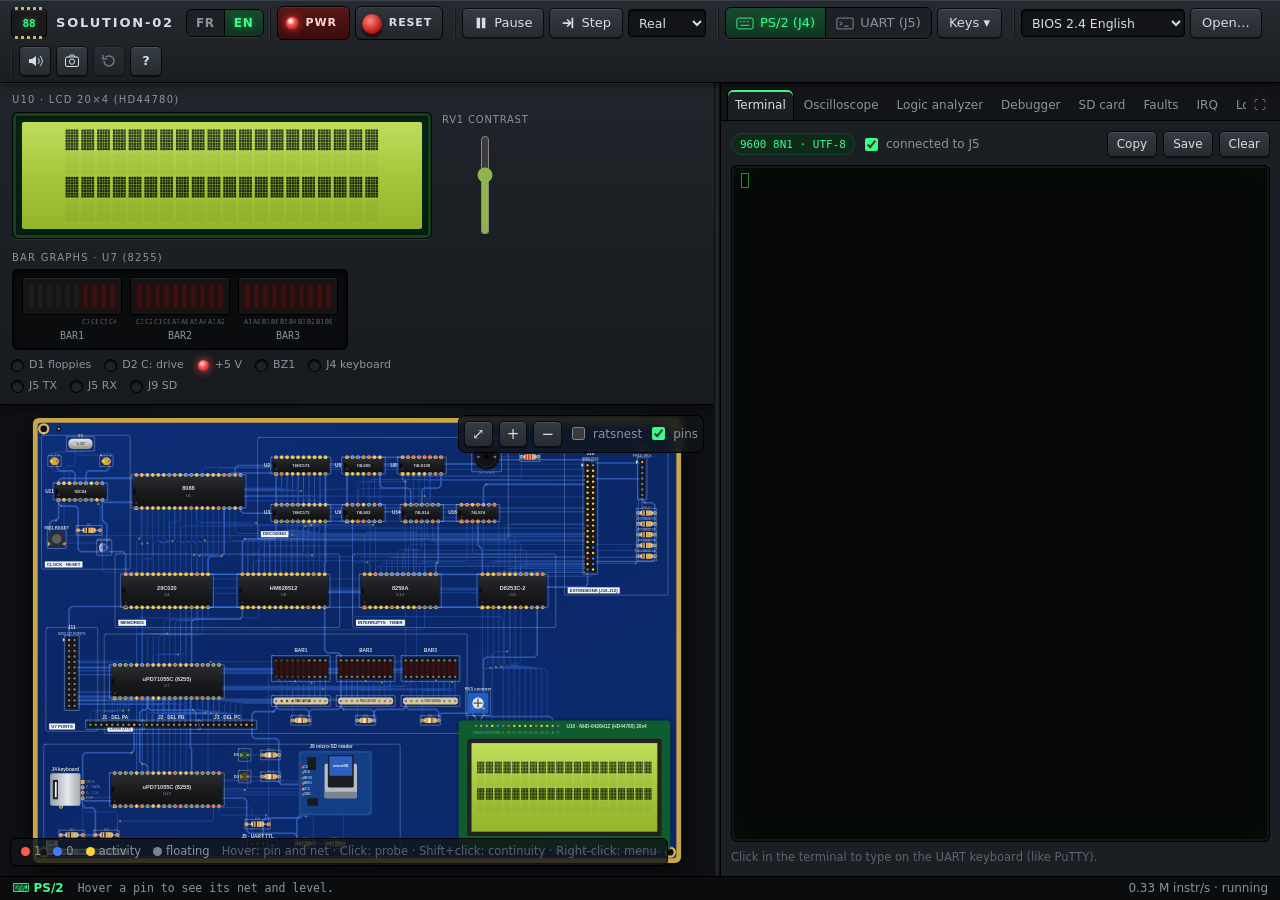
==== commit 0d0fac54: "Solution-02 : connecteurs J10 (bus 8088), J11 (ports de U7) et J12 (IRQ libres) au schema ; simulate" ====
--- a/Solution-02/Simulateur/www/index.html
+++ b/Solution-02/Simulateur/www/index.html
@@ -149,6 +149,7 @@
         <button data-tab="dbg">Débogueur</button>
         <button data-tab="sd">Carte SD</button>
         <button data-tab="faults">Pannes</button>
+        <button data-tab="irq">IRQ</button>
         <button data-tab="log">Journal</button>
         <span class="grow"></span>
         <button class="tabmax" id="btnMax" title="Agrandir les instruments (toute la largeur)">⛶</button>
@@ -183,8 +184,9 @@
                 <button class="dkey" id="scClear" title="Retirer toutes les sondes">CLEAR</button>
               </div>
               <div class="dso-grp knobs">
-                <div class="knob-w"><span class="kl">Horizontal</span><div class="knob" id="knTime" title="Base de temps (molette, ou clic à gauche/droite)"><i></i></div><span class="ks">SCALE</span></div>
-                <div class="knob-w"><span class="kl">Position</span><div class="knob" id="knPos" title="Position du déclenchement"><i></i></div><span class="ks">POS</span></div>
+                <span class="kl">Horizontal</span>
+                <div class="knob-w"><div class="knob" id="knTime" title="Base de temps (molette, ou clic à gauche/droite)"><i></i></div><span class="ks">SCALE</span></div>
+                <div class="knob-w"><div class="knob" id="knPos" title="Position du déclenchement"><i></i></div><span class="ks">POS</span></div>
               </div>
               <div class="dso-grp trig">
                 <span class="kl">Trigger</span>
@@ -194,10 +196,7 @@
               <div class="dso-grp chans">
                 <span class="kl">Vertical</span>
                 <div class="chs"><button class="chb" data-ch="0">1</button><button class="chb" data-ch="1">2</button><button class="chb" data-ch="2">3</button><button class="chb" data-ch="3">4</button></div>
-              </div>
-              <div class="dso-grp keys2">
-                <button class="dkey sm on" id="scMeasure" title="Mesures automatiques">Measure</button>
-                <button class="dkey sm on" id="scCursor" title="Curseurs : glisser sur l'écran, double-clic pour effacer">Cursor</button>
+                <div class="row2"><button class="dkey sm on" id="scMeasure" title="Mesures automatiques">Measure</button><button class="dkey sm on" id="scCursor" title="Curseurs : glisser sur l'écran, double-clic pour effacer">Cursor</button></div>
               </div>
             </div>
           </div>
@@ -323,6 +322,16 @@
         <div class="faults" id="faults"></div>
       </section>
 
+      <!-- IRQ libres (J12) -->
+      <section class="panel" id="tab-irq">
+        <p class="note">J12 donne accès aux entrées libres du 8259 (U13) : IR2, IR3, IR5, IR6 et IR7, tirées à la masse par R13-R17. Le BIOS les masque (IMR = ECh). « Activer » les démasque, comme un programme qui écrirait le port 21h ; « Déclencher » met la broche de J12 à +5 V jusqu'à la reconnaissance (INTA) : le 8088 exécute alors l'INT correspondante.</p>
+        <table class="tbl irq-tbl" id="irqTbl"><thead><tr><th>Entrée</th><th>J12</th><th>INT</th><th>Activer</th><th></th><th>État</th><th>Servies</th></tr></thead><tbody></tbody></table>
+        <label class="irq-eoi"><input type="checkbox" id="irqEoi" checked><span>Fin d'interruption simulée (EOI)</span></label>
+        <p class="note">Le BIOS pointe ces vecteurs sur un IRET seul, sans EOI au 8259 : sans l'EOI simulée, l'entrée reste en service (ISR) et bloque les entrées de priorité plus basse, dont IR4 (UART) après IR2 ou IR3, comme sur la vraie carte.</p>
+        <div class="cap">Messages</div>
+        <div class="log mono small" id="irqLog"></div>
+      </section>
+
       <!-- Journal -->
       <section class="panel" id="tab-log">
         <div class="ptool"><span class="grow"></span><button class="sbtn" id="logClear">Effacer</button></div>
@@ -342,6 +351,7 @@
 
 <!-- menu contextuel -->
 <div class="ctxmenu" id="ctxmenu"></div>
+<div class="toasts" id="toasts"></div>
 
 <!-- fenetre de l'inspecteur / PDF / aide -->
 <div class="modal" id="modal"><div class="modal-box"><header><b id="modalTitle"></b><span class="grow"></span><a id="modalExt" target="_blank" rel="noopener" class="sbtn" hidden>Nouvel onglet</a><button class="sbtn" id="modalClose">Fermer</button></header><div class="modal-body" id="modalBody"></div></div></div>
--- a/Solution-02/Simulateur/www/css/app.css
+++ b/Solution-02/Simulateur/www/css/app.css
@@ -331,3 +331,19 @@
   .dock { min-height: 80vh; }
   #lcdCanvas { width: min(448px, calc(100vw - 90px)); height: auto; }
 }
+
+/* IRQ libres (J12) et notifications */
+.log .ok { color: #39ff88; }
+.irq-tbl td { vertical-align: middle; }
+.irq-tbl input[type=checkbox] { width: 16px; height: 16px; accent-color: #39ff88; }
+.irq-tbl .irq-busy { color: var(--red); }
+.irq-tbl .irq-req { color: var(--acc2); }
+.irq-eoi { display: flex; align-items: center; gap: 8px; font-size: 12.5px; }
+#irqLog { min-height: 90px; }
+.toasts { position: fixed; top: 64px; left: 50%; transform: translateX(-50%); z-index: 60; display: flex; flex-direction: column; align-items: center; gap: 6px; pointer-events: none; }
+.toast { padding: 8px 16px; border-radius: 6px; background: #101418; border: 1px solid #39ff88; color: #e6ebf0; font: 600 14px "Segoe UI", sans-serif;
+  box-shadow: 0 4px 18px rgba(0,0,0,.55); animation: toastIn .18s ease-out; transition: opacity .45s, transform .45s; }
+.toast.ok { border-color: #39ff88; color: #39ff88; }
+.toast.w { border-color: var(--acc2); color: var(--acc2); }
+.toast.out { opacity: 0; transform: translateY(-8px); }
+@keyframes toastIn { from { opacity: 0; transform: translateY(-8px); } to { opacity: 1; transform: none; } }
--- a/Solution-02/Simulateur/www/css/instruments.css
+++ b/Solution-02/Simulateur/www/css/instruments.css
@@ -20,12 +20,14 @@
 .dso-spec { font: 600 10px "Segoe UI", Arial, sans-serif; color: #b9bfc6; letter-spacing: .08em; overflow: hidden; text-overflow: ellipsis; }
 .dso-badge { margin-left: auto; font: 700 11px "Segoe UI", Arial; color: #111; background: #e8ecef; padding: 1px 6px; border-radius: 3px; }
 .dso-body { display: flex; gap: 10px; flex-wrap: wrap; }
-.dso-screen { flex: 1 1 360px; min-width: 300px; padding: 10px; border-radius: 8px; background: #0b0c0e;
+.dso-screen { flex: 3 1 280px; min-width: 260px; padding: 10px; border-radius: 8px; background: #0b0c0e;
   box-shadow: inset 0 0 0 2px #17191c, inset 0 4px 14px #000, 0 1px 0 #50555c; }
-#scopeCanvas { display: block; width: 100%; height: 330px; border-radius: 3px; background: #000; }
-.dso-panel { flex: 1 1 196px; max-width: 260px; display: flex; flex-direction: column; gap: 8px; padding: 8px; border-radius: 8px;
+#scopeCanvas { display: block; width: 100%; height: clamp(200px, calc(100vh - 525px), 330px); border-radius: 3px; background: #000; }
+/* panneau compact : grille 2 x 2 a cote de l'ecran, 4 x 1 s'il passe dessous */
+.dso-panel { flex: 1 1 232px; display: grid; grid-template-columns: repeat(auto-fit, minmax(102px, 1fr)); gap: 10px 6px;
+  align-content: center; padding: 8px; border-radius: 8px;
   background: linear-gradient(#2f3338, #26292d); box-shadow: inset 0 0 0 1px #1a1c1f, inset 0 1px 0 #4b5057; }
-.dso-grp { display: flex; flex-wrap: wrap; gap: 6px; align-items: center; justify-content: center; }
+.dso-grp { display: flex; flex-wrap: wrap; gap: 5px; align-items: center; justify-content: center; align-content: flex-start; }
 .dso-grp .kl { width: 100%; text-align: center; font: 600 10px "Segoe UI", Arial; letter-spacing: .1em; color: #9fb7cf; text-transform: uppercase; }
 .dkey { min-width: 52px; height: 36px; padding: 0 6px; border-radius: 6px; cursor: pointer; font: 700 11px "Segoe UI", Arial; color: #eef1f3; line-height: 1.05;
   background: linear-gradient(#45494f, #2f3236); border: 1px solid #111; box-shadow: inset 0 1px 0 #6c7178, 0 2px 0 #121315, 0 3px 5px #0008; }
@@ -35,22 +37,25 @@
 .dkey.run.stopped { color: #ff6b6b; text-shadow: 0 0 6px #ff4d4d; }
 .dkey.lit { color: #ffd23f; text-shadow: 0 0 6px #ffb000; }
 .dkey.on { color: #bfffd2; box-shadow: inset 0 1px 0 #6c7178, 0 2px 0 #121315, 0 0 0 1px #3ee07a66; }
-.knobs { gap: 14px; }
+.keys { display: grid; grid-template-columns: repeat(2, 48px); gap: 5px; justify-content: center; align-content: center; }
+.dso-panel .dkey { min-width: 48px; height: 30px; padding: 0 4px; font-size: 10px; }
+.dso-panel .dkey.sm { height: 26px; min-width: 0; padding: 0 5px; }
+.knobs { column-gap: 12px; }
 .knob-w { display: flex; flex-direction: column; align-items: center; gap: 3px; }
 .knob-w .ks { font: 600 9px "Segoe UI", Arial; color: #9aa1a8; letter-spacing: .1em; }
 .knob-w .kl { font: 600 10px "Segoe UI", Arial; letter-spacing: .1em; color: #9fb7cf; text-transform: uppercase; }
-.knob { width: 54px; height: 54px; border-radius: 50%; position: relative; cursor: ew-resize; user-select: none;
+.knob { width: 40px; height: 40px; border-radius: 50%; position: relative; cursor: ew-resize; user-select: none;
   background: repeating-conic-gradient(#1b1d20 0 6deg, #3b3f44 6deg 12deg);
   box-shadow: 0 0 0 3px #1c1e21, 0 0 0 4px #4a4f55, 0 4px 8px #000a; }
-.knob::after { content: ""; position: absolute; inset: 9px; border-radius: 50%; background: radial-gradient(circle at 45% 35%, #5c6168, #2e3135 70%);
+.knob::after { content: ""; position: absolute; inset: 7px; border-radius: 50%; background: radial-gradient(circle at 45% 35%, #5c6168, #2e3135 70%);
   box-shadow: inset 0 1px 0 #7b8087, 0 1px 3px #000; }
-.knob i { position: absolute; left: 50%; top: 11px; width: 3px; height: 13px; margin-left: -1.5px; background: #e8ecef; border-radius: 2px; z-index: 2; transform-origin: 50% 16px; }
+.knob i { position: absolute; left: 50%; top: 8px; width: 3px; height: 10px; margin-left: -1.5px; background: #e8ecef; border-radius: 2px; z-index: 2; transform-origin: 50% 12px; }
 .trig .srcs { display: flex; gap: 3px; }
-.trig .srcs button { width: 30px; height: 24px; border-radius: 4px; border: 1px solid #111; background: #2b2e32; color: #c9ced3; font: 700 11px Arial; cursor: pointer; }
+.trig .srcs button { width: 24px; height: 22px; border-radius: 4px; border: 1px solid #111; background: #2b2e32; color: #c9ced3; font: 700 11px Arial; cursor: pointer; }
 .trig .srcs button.on { background: #f08a24; color: #111; }
-.trig .row2 { display: flex; gap: 6px; }
-.chans .chs { display: grid; grid-template-columns: repeat(4, 34px); gap: 5px; }
-.chb { height: 34px; border-radius: 6px; border: 1px solid #111; font: 800 15px "Segoe UI", Arial; cursor: pointer; color: #5a6066;
+.dso-grp .row2 { display: flex; gap: 4px; }
+.chans .chs { display: grid; grid-template-columns: repeat(4, 23px); gap: 3px; }
+.chb { height: 26px; padding: 0; border-radius: 5px; border: 1px solid #111; font: 800 13px "Segoe UI", Arial; cursor: pointer; color: #5a6066;
   background: linear-gradient(#3e4248, #2b2e32); box-shadow: inset 0 1px 0 #666b72, 0 2px 0 #111; }
 .chb.used { color: var(--cc); text-shadow: 0 0 8px var(--cc); }
 .chb.sel { outline: 2px solid var(--cc); outline-offset: 1px; }
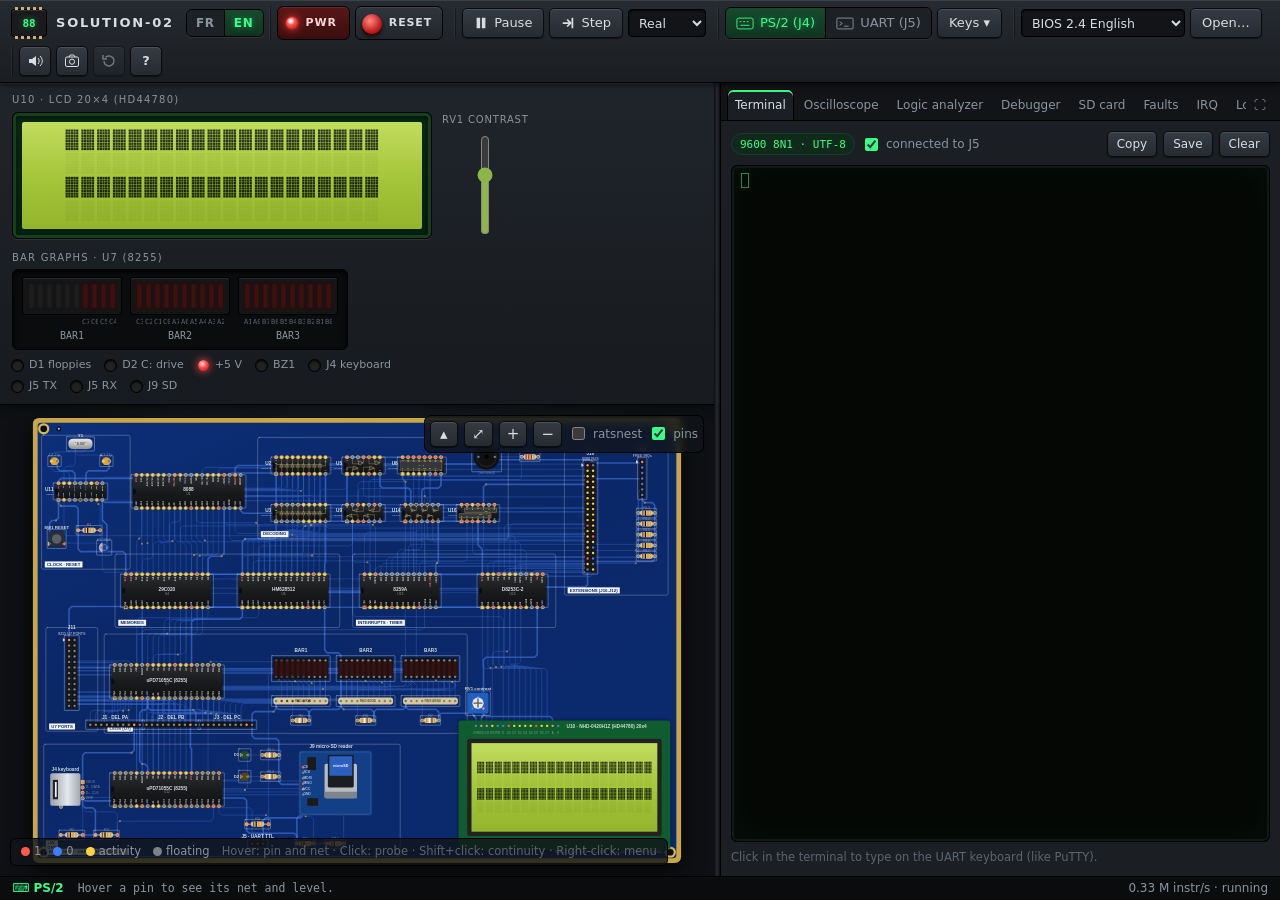
==== commit 2cdb5ba0: "Solution-02 : PCB de 172 x 100 mm (2 couches, LCD au-dessus des circuits, route et verifie, dossier " ====
--- a/Solution-02/Simulateur/www/index.html
+++ b/Solution-02/Simulateur/www/index.html
@@ -123,6 +123,7 @@
       <div class="pcb-wrap" id="pcbWrap" tabindex="0">
         <canvas id="pcbCanvas"></canvas>
         <div class="pcb-hud">
+          <button class="hbtn" id="btnPanel" title="Masquer / afficher le panneau du haut (LCD, DEL)">▴</button>
           <button class="hbtn" id="btnFit" title="Tout voir (double-clic)">⤢</button>
           <button class="hbtn" id="btnZoomIn" title="Zoom +">+</button>
           <button class="hbtn" id="btnZoomOut" title="Zoom −">−</button>
--- a/Solution-02/Simulateur/www/css/app.css
+++ b/Solution-02/Simulateur/www/css/app.css
@@ -139,6 +139,9 @@
 .led.blue.on { background: radial-gradient(circle at 40% 35%, #e3f0ff, #4da3ff 40%, #0b4fb0); box-shadow: 0 0 9px #4da3ff; }
 
 /* vue de la carte */
+/* panneau du haut (LCD, DEL) masque : toute la hauteur va a la carte */
+body.no-front .frontpanel { display: none; }
+body.no-front .bench { grid-template-rows: 1fr; }
 .pcb-wrap { position: relative; min-height: 0; overflow: hidden; outline: none; }
 .pcb-wrap:focus-visible { box-shadow: inset 0 0 0 2px #39ff8855; }
 #pcbCanvas { position: absolute; inset: 0; width: 100%; height: 100%; cursor: grab; }
@@ -328,6 +331,7 @@
   .main { grid-template-columns: 1fr; }
   .splitter { display: none; }
   .bench { grid-template-rows: auto 70vh; }
+  body.no-front .bench { grid-template-rows: 70vh; }
   .dock { min-height: 80vh; }
   #lcdCanvas { width: min(448px, calc(100vw - 90px)); height: auto; }
 }
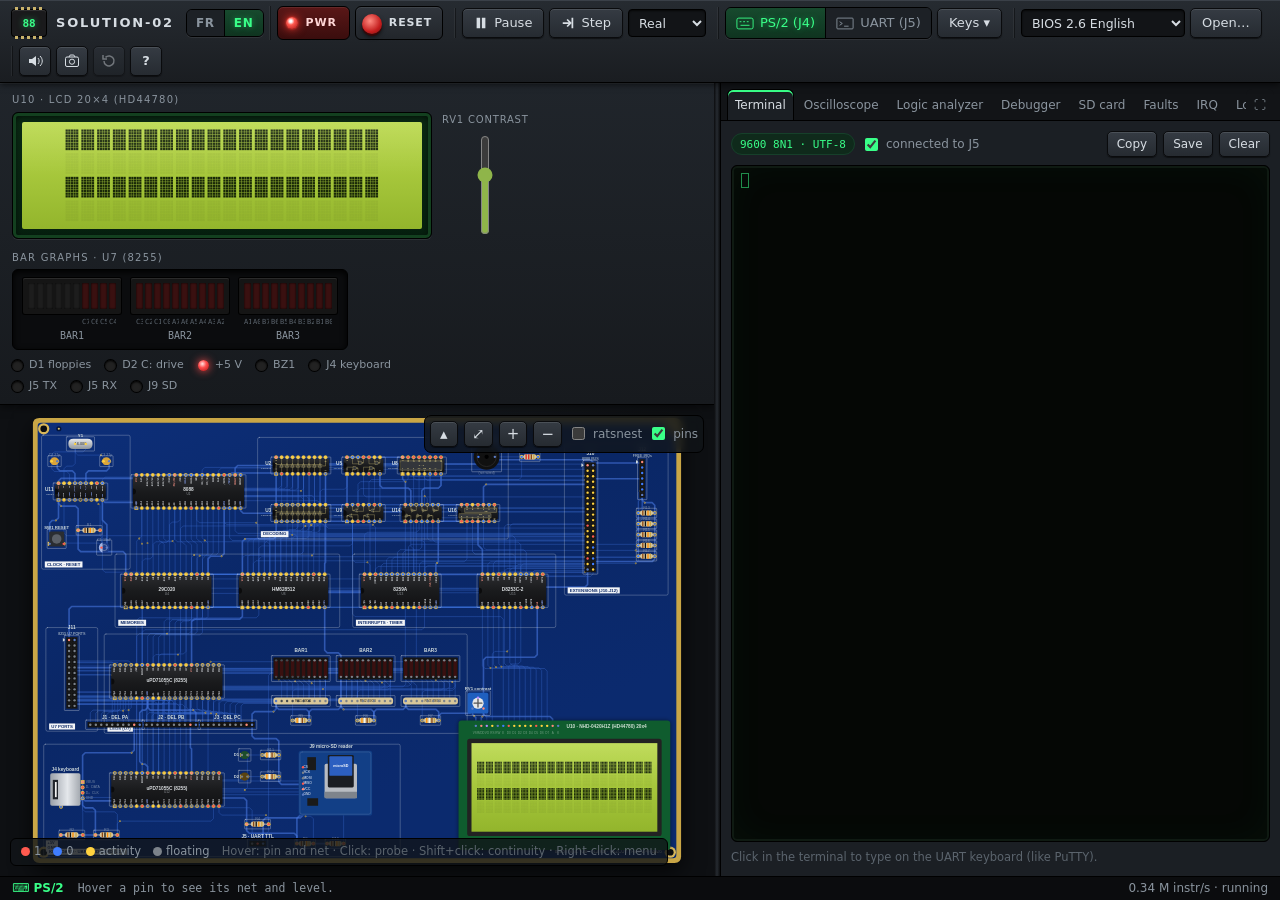
==== commit ce518684: "Simulateur : clavier virtuel de l'iPad au toucher du terminal ou de l'ecran LCD (champ de saisie inv" ====
--- a/Solution-02/Simulateur/www/index.html
+++ b/Solution-02/Simulateur/www/index.html
@@ -357,6 +357,9 @@
 <!-- fenetre de l'inspecteur / PDF / aide -->
 <div class="modal" id="modal"><div class="modal-box"><header><b id="modalTitle"></b><span class="grow"></span><a id="modalExt" target="_blank" rel="noopener" class="sbtn" hidden>Nouvel onglet</a><button class="sbtn" id="modalClose">Fermer</button></header><div class="modal-body" id="modalBody"></div></div></div>
 
+<!-- champ invisible : fait apparaitre le clavier virtuel des tablettes (iPad) -->
+<textarea id="touchKbd" class="touch-kbd" autocomplete="off" autocorrect="off" autocapitalize="off" spellcheck="false" aria-hidden="true" tabindex="-1"></textarea>
+
 <div class="drop-hint" id="dropHint">Déposer des images .IMG (carte SD) ou une ROM .bin</div>
 
 <script type="module" src="js/main.js"></script>
--- a/Solution-02/Simulateur/www/css/app.css
+++ b/Solution-02/Simulateur/www/css/app.css
@@ -189,7 +189,12 @@
 .term-screen:focus { box-shadow: inset 0 0 0 2px #1d5a33, inset 0 0 40px #39ff8812; }
 .term-screen .row { min-height: 1.25em; }
 .term-screen .cur { background: #39ff88; color: #000; animation: blink 1s steps(1) infinite; }
-.term-screen:not(:focus) .cur { background: transparent; outline: 1px solid #39ff8888; color: inherit; animation: none; }
+.term-screen.touch-focus { box-shadow: inset 0 0 0 2px #1d5a33, inset 0 0 40px #39ff8812; }
+.term-screen.touch-focus .cur { background: #39ff88; color: #000; animation: blink 1s steps(1) infinite; outline: none; }
+/* champ invisible du clavier virtuel : 16 px pour eviter le zoom automatique de Safari iOS */
+.touch-kbd { position: fixed; left: 0; bottom: 0; width: 1px; height: 1px; padding: 0; border: 0; margin: 0; opacity: 0;
+  font-size: 16px; color: transparent; background: transparent; caret-color: transparent; resize: none; overflow: hidden; z-index: -1; }
+.term-screen:not(:focus):not(.touch-focus) .cur { background: transparent; outline: 1px solid #39ff8888; color: inherit; animation: none; }
 @keyframes blink { 50% { background: transparent; color: inherit; } }
 .term-hint { color: var(--faint); font-size: 11.5px; }
 body.kbd-uart .term-hint { color: var(--acc); }
